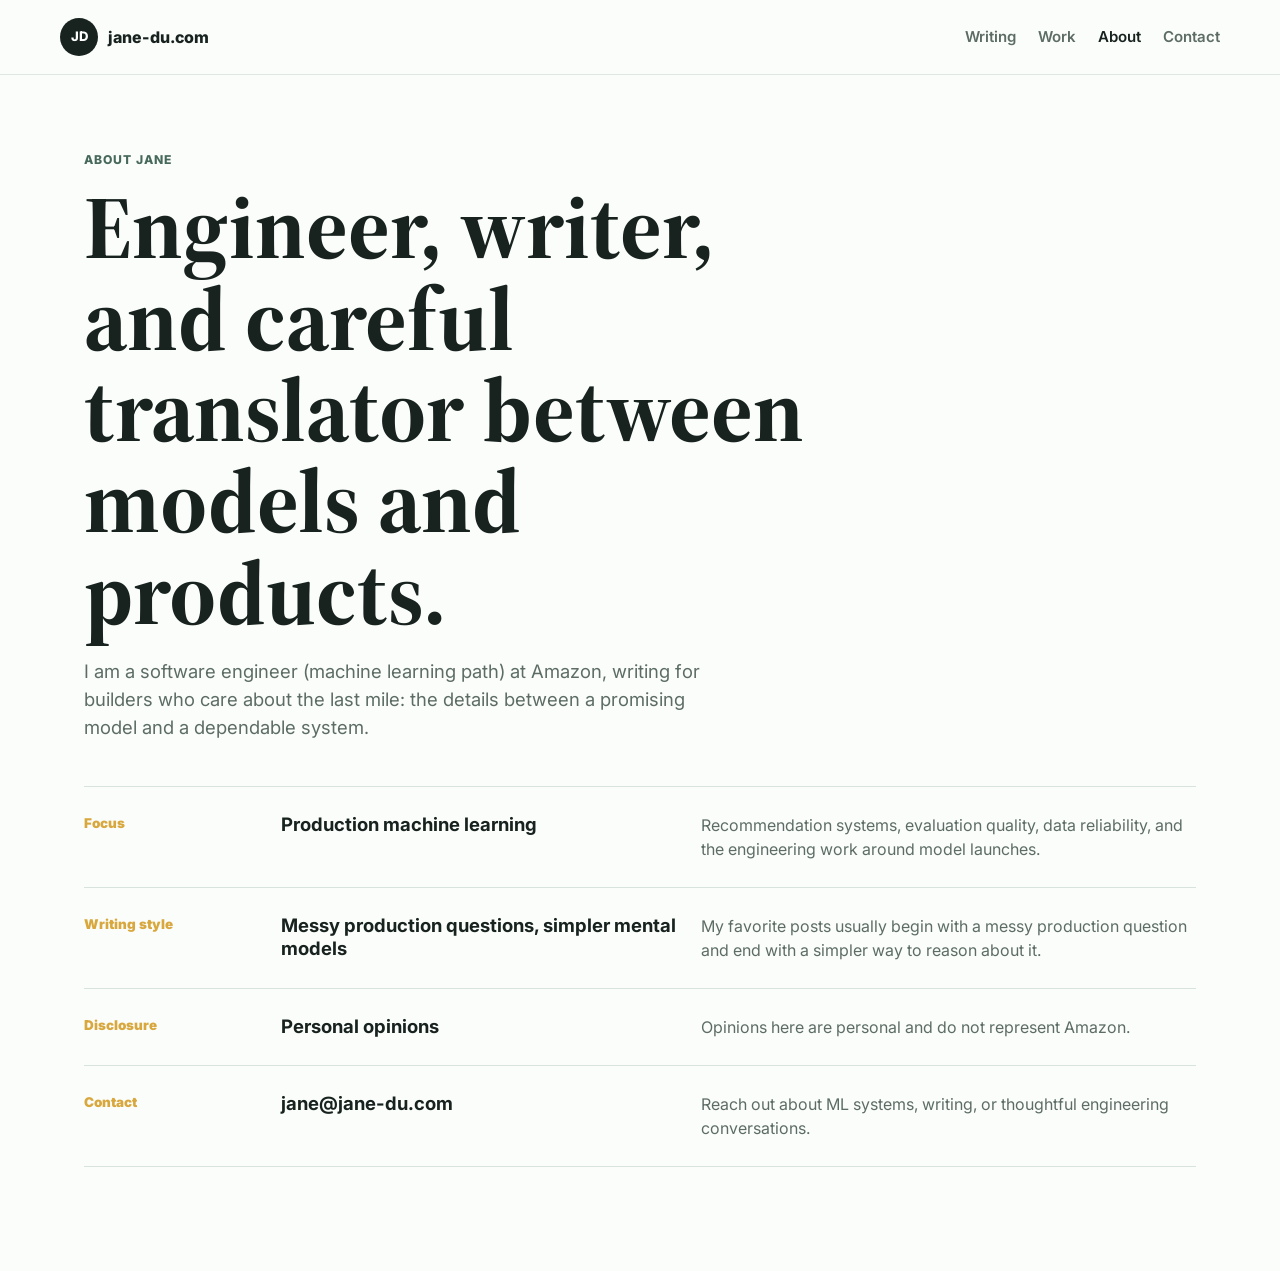
==== about.html @ 2779fc5e "Create Jane Du personal website" ====
<!doctype html>
<html lang="en">
  <head>
    <meta charset="utf-8" />
    <meta name="viewport" content="width=device-width, initial-scale=1" />
    <title>About | Jane Du</title>
    <meta name="description" content="About Jane Du, a software engineer on the machine learning path at Amazon." />
    <link rel="preconnect" href="https://fonts.googleapis.com" />
    <link rel="preconnect" href="https://fonts.gstatic.com" crossorigin />
    <link
      href="https://fonts.googleapis.com/css2?family=Inter:wght@400;500;600;700;800&family=Source+Serif+4:opsz,wght@8..60,500;8..60,700&display=swap"
      rel="stylesheet"
    />
    <link rel="stylesheet" href="styles.css" />
  </head>
  <body>
    <header class="site-header">
      <a class="brand" href="index.html" aria-label="jane-du.com home">
        <span class="brand-mark">JD</span>
        <span>jane-du.com</span>
      </a>
      <nav class="site-nav" aria-label="Primary navigation">
        <a href="writing.html">Writing</a>
        <a href="work.html">Work</a>
        <a class="active" href="about.html">About</a>
        <a href="index.html#contact">Contact</a>
      </nav>
    </header>

    <main class="directory-page">
      <section class="directory-hero">
        <p class="eyebrow">About Jane</p>
        <h1>Engineer, writer, and careful translator between models and products.</h1>
        <p class="lede">
          I am a software engineer (machine learning path) at Amazon, writing for builders
          who care about the last mile: the details between a promising model and a
          dependable system.
        </p>
      </section>

      <section class="content-list" aria-label="About contents">
        <article class="content-row">
          <span class="content-kicker">Focus</span>
          <strong>Production machine learning</strong>
          <span>Recommendation systems, evaluation quality, data reliability, and the engineering work around model launches.</span>
        </article>
        <article class="content-row">
          <span class="content-kicker">Writing style</span>
          <strong>Messy production questions, simpler mental models</strong>
          <span>My favorite posts usually begin with a messy production question and end with a simpler way to reason about it.</span>
        </article>
        <article class="content-row">
          <span class="content-kicker">Disclosure</span>
          <strong>Personal opinions</strong>
          <span>Opinions here are personal and do not represent Amazon.</span>
        </article>
        <a class="content-row" href="mailto:jane@jane-du.com">
          <span class="content-kicker">Contact</span>
          <strong>jane@jane-du.com</strong>
          <span>Reach out about ML systems, writing, or thoughtful engineering conversations.</span>
        </a>
      </section>
    </main>
  </body>
</html>
---- styles.css ----
:root {
  --ink: #18231f;
  --muted: #5d6d66;
  --line: #d9e3de;
  --paper: #fbfdfb;
  --soft: #eef5f1;
  --mint: #87b8a4;
  --gold: #d8a83f;
  --blue: #243b55;
  --white: #ffffff;
  --max: 1160px;
}

* {
  box-sizing: border-box;
}

html {
  scroll-behavior: smooth;
}

body {
  margin: 0;
  color: var(--ink);
  background: var(--paper);
  font-family: "Inter", system-ui, -apple-system, BlinkMacSystemFont, "Segoe UI", sans-serif;
  line-height: 1.5;
}

a {
  color: inherit;
}

.site-header {
  position: sticky;
  top: 0;
  z-index: 10;
  display: flex;
  align-items: center;
  justify-content: space-between;
  gap: 24px;
  padding: 18px max(24px, calc((100vw - var(--max)) / 2));
  background: rgba(251, 253, 251, 0.9);
  border-bottom: 1px solid rgba(217, 227, 222, 0.8);
  backdrop-filter: blur(16px);
}

.brand,
.site-nav,
.hero-actions,
.post-meta,
.site-footer {
  display: flex;
  align-items: center;
}

.brand {
  gap: 10px;
  font-weight: 800;
  text-decoration: none;
}

.brand-mark {
  display: grid;
  width: 38px;
  height: 38px;
  place-items: center;
  border-radius: 50%;
  color: var(--white);
  background: var(--ink);
  font-size: 0.82rem;
}

.site-nav {
  gap: 22px;
  color: var(--muted);
  font-size: 0.94rem;
  font-weight: 600;
}

.site-nav a {
  text-decoration: none;
}

.site-nav a:hover {
  color: var(--ink);
}

.site-nav a.active {
  color: var(--ink);
}

.hero {
  display: grid;
  grid-template-columns: minmax(0, 0.92fr) minmax(360px, 1.08fr);
  gap: 42px;
  align-items: center;
  max-width: var(--max);
  min-height: calc(100vh - 72px);
  margin: 0 auto;
  padding: 54px 24px 42px;
}

.eyebrow {
  margin: 0 0 12px;
  color: #47695c;
  font-size: 0.76rem;
  font-weight: 800;
  letter-spacing: 0.08em;
  text-transform: uppercase;
}

h1,
h2,
h3,
p {
  margin-top: 0;
}

h1,
h2 {
  font-family: "Source Serif 4", Georgia, serif;
  line-height: 1.02;
}

h1 {
  max-width: 780px;
  margin-bottom: 24px;
  font-size: clamp(3.2rem, 7vw, 6.8rem);
}

h2 {
  margin-bottom: 0;
  font-size: clamp(2.1rem, 4vw, 4.3rem);
}

h3 {
  margin-bottom: 10px;
  font-size: 1.15rem;
  line-height: 1.25;
}

.lede {
  max-width: 650px;
  color: var(--muted);
  font-size: 1.16rem;
}

.hero-actions {
  flex-wrap: wrap;
  gap: 12px;
  margin-top: 30px;
}

.button {
  display: inline-flex;
  align-items: center;
  justify-content: center;
  min-height: 46px;
  padding: 0 18px;
  border: 1px solid var(--ink);
  border-radius: 8px;
  font-weight: 800;
  text-decoration: none;
}

.button.primary {
  color: var(--white);
  background: var(--ink);
}

.button.secondary {
  color: var(--ink);
  background: transparent;
}

.hero-visual {
  margin: 0;
}

.hero-visual img {
  display: block;
  width: 100%;
  border: 1px solid var(--line);
  border-radius: 8px;
  box-shadow: 0 24px 60px rgba(24, 35, 31, 0.14);
}

.status-strip {
  display: grid;
  grid-template-columns: repeat(3, 1fr);
  max-width: var(--max);
  margin: -16px auto 28px;
  padding: 0 24px;
  gap: 1px;
}

.status-strip article {
  min-height: 112px;
  padding: 22px;
  background: var(--soft);
  border: 1px solid var(--line);
}

.status-strip article:first-child {
  border-radius: 8px 0 0 8px;
}

.status-strip article:last-child {
  border-radius: 0 8px 8px 0;
}

.status-strip span,
.post-meta,
.form-note {
  color: var(--muted);
  font-size: 0.84rem;
}

.status-strip strong {
  display: block;
  margin-top: 8px;
  line-height: 1.35;
}

.section {
  max-width: var(--max);
  margin: 0 auto;
  padding: 84px 24px;
}

.section-heading {
  max-width: 760px;
  margin-bottom: 32px;
}

.post-grid {
  display: grid;
  grid-template-columns: repeat(3, 1fr);
  gap: 16px;
}

.post-card {
  display: flex;
  min-height: 270px;
  flex-direction: column;
  padding: 24px;
  background: var(--white);
  border: 1px solid var(--line);
  border-radius: 8px;
}

.post-card.featured {
  grid-column: span 2;
  background: #25312e;
  color: var(--white);
}

.post-card p {
  color: var(--muted);
}

.post-card.featured p,
.post-card.featured .post-meta {
  color: rgba(255, 255, 255, 0.76);
}

.post-meta {
  justify-content: space-between;
  gap: 12px;
  margin-bottom: 22px;
  font-weight: 700;
}

.post-card a {
  margin-top: auto;
  color: inherit;
  font-weight: 800;
  text-underline-offset: 4px;
}

.split {
  display: grid;
  grid-template-columns: 0.72fr 1fr;
  gap: 48px;
  border-top: 1px solid var(--line);
}

.work-list {
  display: grid;
  gap: 18px;
}

.work-list article {
  display: grid;
  grid-template-columns: 54px 1fr;
  gap: 18px;
  padding-bottom: 22px;
  border-bottom: 1px solid var(--line);
}

.work-list span {
  color: var(--gold);
  font-weight: 900;
}

.work-list p,
.about-band p {
  color: var(--muted);
}

.about-band {
  display: grid;
  grid-template-columns: 1fr 1fr;
  gap: 48px;
  max-width: none;
  padding-right: max(24px, calc((100vw - var(--max)) / 2));
  padding-left: max(24px, calc((100vw - var(--max)) / 2));
  background: #e8f0ec;
}

.about-band > p {
  align-self: end;
  margin-bottom: 0;
  font-size: 1.12rem;
}

.contact-section {
  display: grid;
  grid-template-columns: 1fr minmax(320px, 460px);
  gap: 48px;
  align-items: start;
}

.subscribe-form {
  padding: 24px;
  background: var(--white);
  border: 1px solid var(--line);
  border-radius: 8px;
}

.subscribe-form label {
  display: block;
  margin-bottom: 10px;
  font-weight: 800;
}

.subscribe-form div {
  display: flex;
  gap: 10px;
}

input,
button {
  min-height: 46px;
  border-radius: 8px;
  font: inherit;
}

input {
  min-width: 0;
  flex: 1;
  padding: 0 13px;
  border: 1px solid var(--line);
}

button {
  padding: 0 16px;
  color: var(--white);
  background: var(--blue);
  border: 1px solid var(--blue);
  font-weight: 800;
  cursor: pointer;
}

.form-note {
  margin: 12px 0 0;
}

.site-footer {
  justify-content: space-between;
  gap: 16px;
  max-width: var(--max);
  margin: 0 auto;
  padding: 26px 24px 42px;
  color: var(--muted);
  border-top: 1px solid var(--line);
  font-size: 0.9rem;
}

.article-page {
  max-width: 860px;
  margin: 0 auto;
  padding: 72px 24px 96px;
}

.article {
  padding-bottom: 54px;
}

.article h1 {
  margin-bottom: 18px;
  font-size: clamp(2.8rem, 6vw, 5.4rem);
}

.article h2 {
  margin: 42px 0 12px;
  font-size: clamp(1.55rem, 3vw, 2.4rem);
}

.article p {
  color: var(--muted);
  font-size: 1.08rem;
}

.article-lede {
  color: var(--ink) !important;
  font-size: 1.3rem !important;
}

.back-link {
  display: inline-block;
  margin-bottom: 34px;
  color: var(--muted);
  font-weight: 800;
  text-underline-offset: 4px;
}

.directory-page {
  max-width: var(--max);
  margin: 0 auto;
  padding: 76px 24px 104px;
}

.directory-hero {
  max-width: 820px;
  margin-bottom: 44px;
}

.directory-hero h1 {
  margin-bottom: 20px;
}

.content-list {
  display: grid;
  border-top: 1px solid var(--line);
}

.content-row {
  display: grid;
  grid-template-columns: minmax(150px, 0.35fr) minmax(220px, 0.8fr) minmax(280px, 1fr);
  gap: 24px;
  align-items: start;
  padding: 26px 0;
  border-bottom: 1px solid var(--line);
  text-decoration: none;
}

.content-row:hover strong {
  text-decoration: underline;
  text-underline-offset: 5px;
}

.content-kicker {
  color: var(--gold);
  font-size: 0.84rem;
  font-weight: 900;
}

.content-row strong {
  font-size: 1.16rem;
  line-height: 1.28;
}

.content-row span:last-child {
  color: var(--muted);
}

@media (max-width: 860px) {
  .site-header {
    position: static;
    align-items: flex-start;
    flex-direction: column;
  }

  .site-nav {
    width: 100%;
    justify-content: space-between;
    gap: 10px;
  }

  .hero,
  .split,
  .about-band,
  .contact-section {
    grid-template-columns: 1fr;
  }

  .hero {
    min-height: auto;
    padding-top: 38px;
  }

  .status-strip,
  .post-grid {
    grid-template-columns: 1fr;
  }

  .status-strip {
    margin-top: 0;
  }

  .status-strip article,
  .status-strip article:first-child,
  .status-strip article:last-child {
    border-radius: 8px;
  }

  .post-card.featured {
    grid-column: auto;
  }

  .content-row {
    grid-template-columns: 1fr;
    gap: 8px;
  }
}

@media (max-width: 560px) {
  .site-nav {
    flex-wrap: wrap;
    justify-content: flex-start;
  }

  h1 {
    font-size: 3rem;
  }

  .hero-actions,
  .subscribe-form div,
  .site-footer {
    align-items: stretch;
    flex-direction: column;
  }

  .button,
  button {
    width: 100%;
  }
}
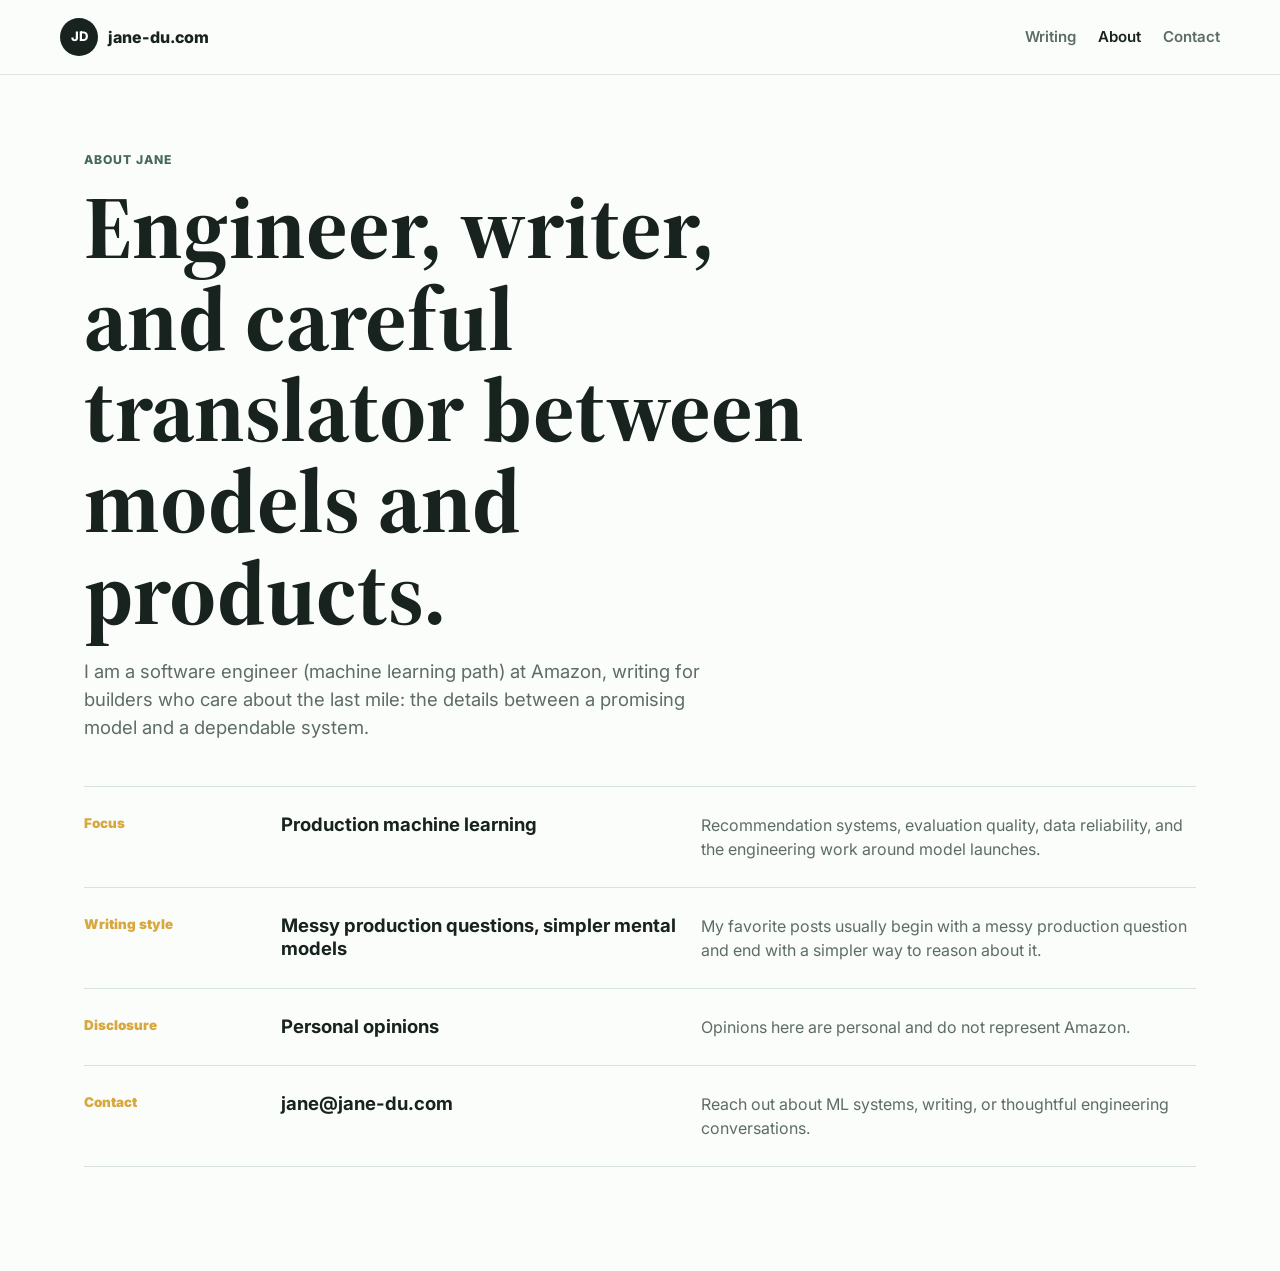
==== commit b7a13a20: "Add new blog: bootstrapping recommendations post" ====
--- a/about.html
+++ b/about.html
@@ -21,7 +21,6 @@
       </a>
       <nav class="site-nav" aria-label="Primary navigation">
         <a href="writing.html">Writing</a>
-        <a href="work.html">Work</a>
         <a class="active" href="about.html">About</a>
         <a href="index.html#contact">Contact</a>
       </nav>
--- a/styles.css
+++ b/styles.css
@@ -351,17 +351,30 @@
 }
 
 input,
-button {
+button,
+textarea {
   min-height: 46px;
   border-radius: 8px;
   font: inherit;
 }
 
-input {
+input,
+textarea {
   min-width: 0;
-  flex: 1;
   padding: 0 13px;
   border: 1px solid var(--line);
+}
+
+input {
+  flex: 1;
+}
+
+textarea {
+  width: 100%;
+  min-height: 220px;
+  padding-top: 12px;
+  line-height: 1.45;
+  resize: vertical;
 }
 
 button {
@@ -476,6 +489,71 @@
   color: var(--muted);
 }
 
+.new-blog-button {
+  margin-top: 24px;
+}
+
+.blog-editor,
+.draft-reader {
+  margin-bottom: 34px;
+  padding: 24px;
+  background: var(--white);
+  border: 1px solid var(--line);
+  border-radius: 8px;
+}
+
+.blog-form {
+  display: grid;
+  gap: 18px;
+}
+
+.blog-form label {
+  display: grid;
+  gap: 8px;
+  font-weight: 800;
+}
+
+.form-grid {
+  display: grid;
+  grid-template-columns: repeat(2, minmax(0, 1fr));
+  gap: 16px;
+}
+
+.editor-actions {
+  display: flex;
+  flex-wrap: wrap;
+  gap: 10px;
+}
+
+.draft-row {
+  width: 100%;
+  color: inherit;
+  background: transparent;
+  border: 0;
+  border-bottom: 1px solid var(--line);
+  border-radius: 0;
+  cursor: pointer;
+  font: inherit;
+  text-align: left;
+}
+
+.draft-row:first-child {
+  border-top: 1px solid var(--line);
+}
+
+.draft-reader h2 {
+  margin-bottom: 10px;
+}
+
+.draft-reader p {
+  color: var(--muted);
+}
+
+.draft-body {
+  margin-top: 24px;
+  white-space: pre-wrap;
+}
+
 @media (max-width: 860px) {
   .site-header {
     position: static;
@@ -524,6 +602,10 @@
     grid-template-columns: 1fr;
     gap: 8px;
   }
+
+  .form-grid {
+    grid-template-columns: 1fr;
+  }
 }
 
 @media (max-width: 560px) {
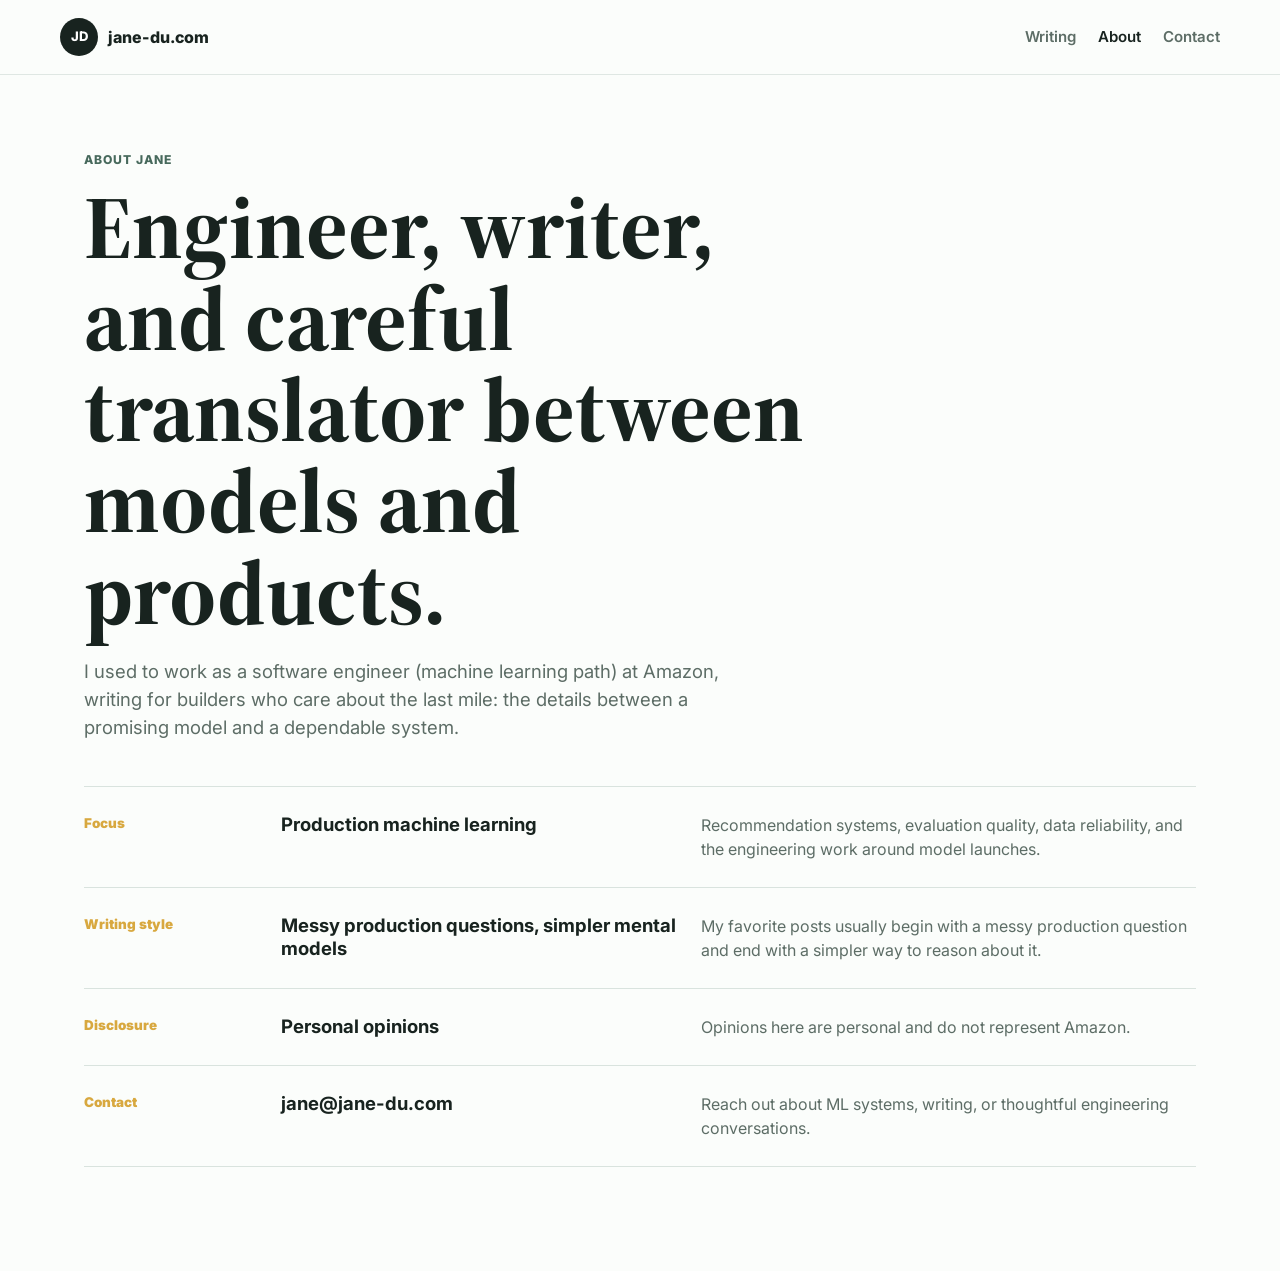
==== commit dcd0bb3e: "Update Amazon work phrasing to past tense" ====
--- a/about.html
+++ b/about.html
@@ -31,7 +31,7 @@
         <p class="eyebrow">About Jane</p>
         <h1>Engineer, writer, and careful translator between models and products.</h1>
         <p class="lede">
-          I am a software engineer (machine learning path) at Amazon, writing for builders
+          I used to work as a software engineer (machine learning path) at Amazon, writing for builders
           who care about the last mile: the details between a promising model and a
           dependable system.
         </p>
